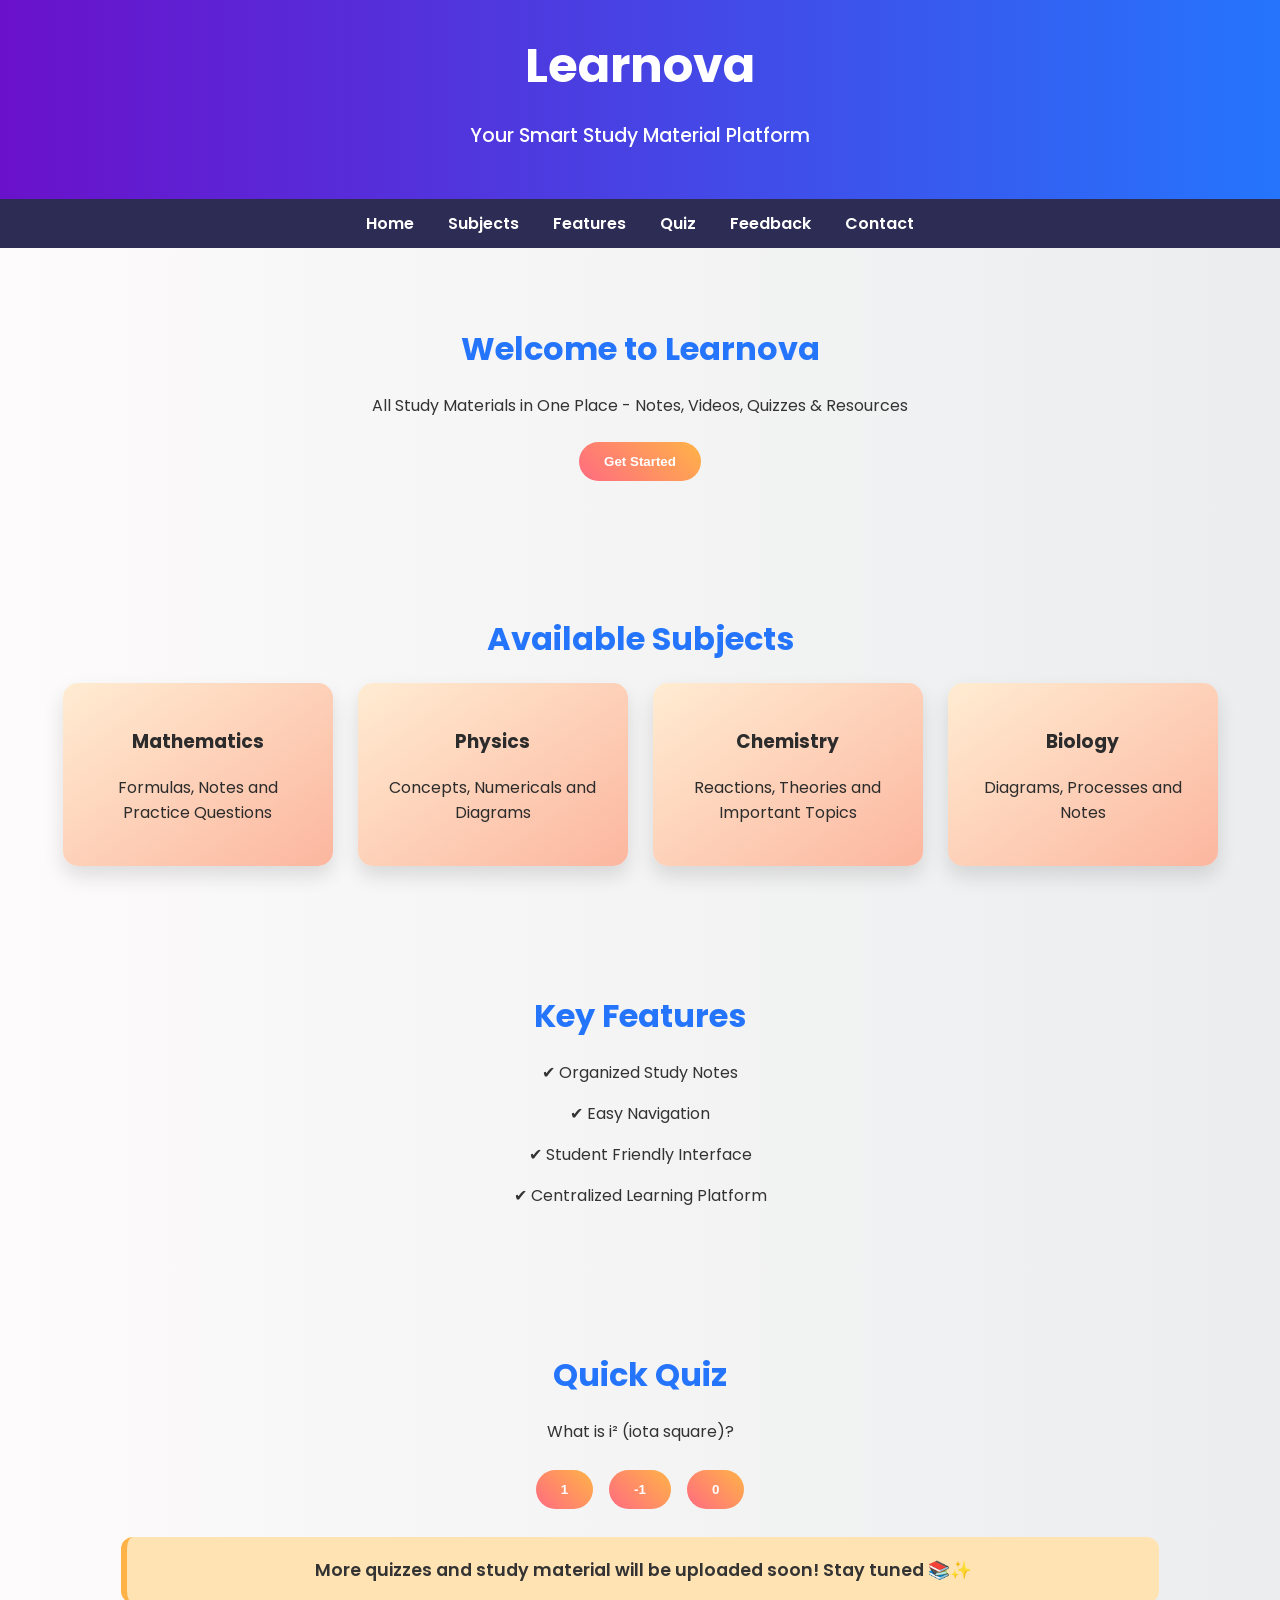
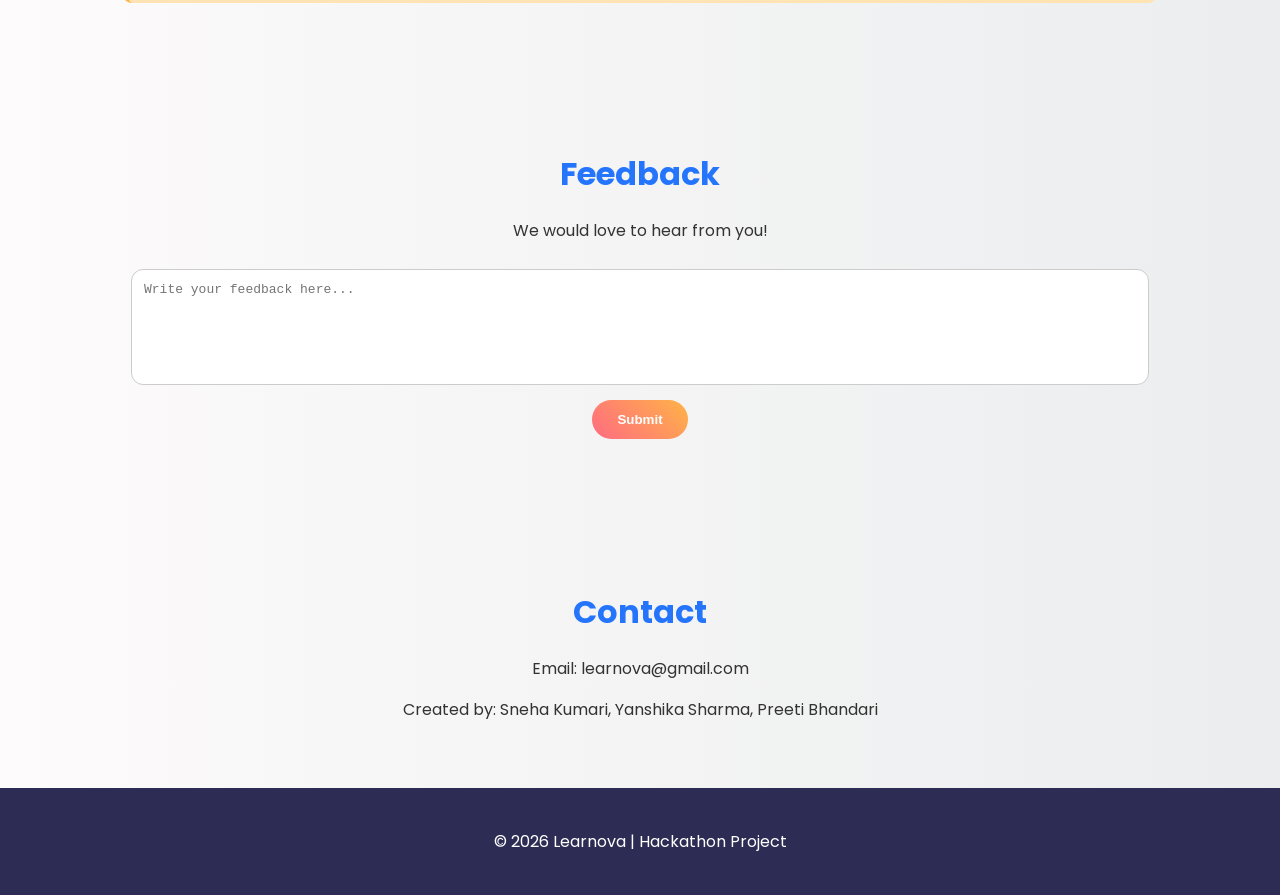
==== index.html @ b80bd9e5 "Rename html code to index.html" ====
<!DOCTYPE html>
<html lang="en">
<head>
    <meta charset="UTF-8">
    <title>Learnova - Study Material Platform</title>

    <style>
        @import url('https://fonts.googleapis.com/css2?family=Poppins:wght@400;600;700&display=swap');
        
        body {
            font-family: 'Poppins', sans-serif;
            margin: 0;
            background: linear-gradient(to right, #fdfbfb, #ebedee);
            text-align: center;
            color: #333;
        }

        header {
            background: linear-gradient(90deg, #6a11cb, #2575fc);
            color: white;
            padding: 30px;
            box-shadow: 0 6px 12px rgba(0,0,0,0.15);
        }
        header h1 {
            margin: 0;
            font-size: 3em;
        }
        header p {
            font-size: 1.2em;
            font-weight: 500;
        }

        nav {
            background: #2c2c54;
            padding: 12px;
        }
        nav a {
            color: #fff;
            margin: 15px;
            text-decoration: none;
            font-weight: 600;
            transition: all 0.3s;
        }
        nav a:hover {
            color: #ff6b81;
        }

        section {
            padding: 50px 20px;
        }

        h2 {
            font-size: 2em;
            margin-bottom: 20px;
            color: #2575fc;
        }

        .card-container {
            display: flex;
            justify-content: center;
            gap: 25px;
            flex-wrap: wrap;
        }

        .card {
            background: linear-gradient(145deg, #ffecd2, #fcb69f);
            padding: 25px;
            width: 220px;
            border-radius: 15px;
            box-shadow: 0 10px 20px rgba(0,0,0,0.12);
            transition: transform 0.3s, box-shadow 0.3s;
            color: #2c2c2c;
        }
        .card:hover {
            transform: translateY(-7px);
            box-shadow: 0 15px 25px rgba(0,0,0,0.2);
        }

        button {
            padding: 12px 25px;
            background: linear-gradient(45deg, #ff6b81, #ffb347);
            color: white;
            border: none;
            border-radius: 50px;
            cursor: pointer;
            margin: 8px;
            font-weight: 600;
            transition: all 0.3s;
        }
        button:hover {
            transform: scale(1.05);
            background: linear-gradient(45deg, #ff9472, #ff6b81);
        }

        #quiz button {
            margin-top: 10px;
        }

        .coming-soon {
            background: #ffe3b3;
            border-left: 6px solid #ffb347;
            padding: 20px;
            margin: 20px auto;
            width: 80%;
            border-radius: 12px;
            font-size: 1.1em;
            font-weight: 600;
        }

        textarea {
            width: 80%;
            height: 90px;
            border-radius: 12px;
            border: 1px solid #ccc;
            padding: 12px;
            margin-top: 10px;
            resize: none;
            font-size: 1em;
        }

        .feedback-display {
            margin-top: 15px;
            text-align: left;
            width: 80%;
            margin-left: auto;
            margin-right: auto;
        }
        .feedback-display p {
            background: #d4f1f4;
            padding: 12px;
            border-radius: 12px;
            margin-bottom: 10px;
            color: #0b3d91;
            font-weight: 500;
        }

        footer {
            background: #2c2c54;
            color: white;
            padding: 25px;
        }
    </style>
</head>

<body>

<header>
    <h1>Learnova</h1>
    <p>Your Smart Study Material Platform</p>
</header>

<nav>
    <a href="#home">Home</a>
    <a href="#subjects">Subjects</a>
    <a href="#features">Features</a>
    <a href="#quiz">Quiz</a>
    <a href="#feedback">Feedback</a>
    <a href="#contact">Contact</a>
</nav>

<section id="home">
    <h2>Welcome to Learnova</h2>
    <p>All Study Materials in One Place - Notes, Videos, Quizzes & Resources</p>
    <button id="start-btn">Get Started</button>
</section>

<section id="subjects">
    <h2>Available Subjects</h2>
    <div class="card-container">
        <div class="card">
            <h3>Mathematics</h3>
            <p>Formulas, Notes and Practice Questions</p>
        </div>
        <div class="card">
            <h3>Physics</h3>
            <p>Concepts, Numericals and Diagrams</p>
        </div>
        <div class="card">
            <h3>Chemistry</h3>
            <p>Reactions, Theories and Important Topics</p>
        </div>
        <div class="card">
            <h3>Biology</h3>
            <p>Diagrams, Processes and Notes</p>
        </div>
    </div>
</section>

<section id="features">
    <h2>Key Features</h2>
    <p>✔ Organized Study Notes</p>
    <p>✔ Easy Navigation</p>
    <p>✔ Student Friendly Interface</p>
    <p>✔ Centralized Learning Platform</p>
</section>

<section id="quiz">
    <h2>Quick Quiz</h2>
    <p id="quiz-question"></p>
    <div id="quiz-options"></div>
    <p id="result"></p>
    <div class="coming-soon">
        More quizzes and study material will be uploaded soon! Stay tuned 📚✨
    </div>
</section>

<section id="feedback">
    <h2>Feedback</h2>
    <p>We would love to hear from you!</p>
    <textarea id="feedback-box" placeholder="Write your feedback here..."></textarea><br>
    <button id="feedback-btn">Submit</button>
    <div class="feedback-display" id="feedback-display"></div>
</section>

<section id="contact">
    <h2>Contact</h2>
    <p>Email: learnova@gmail.com</p>
    <p>Created by: Sneha Kumari, Yanshika Sharma, Preeti Bhandari</p> 
</section>

<footer>
    <p>© 2026 Learnova | Hackathon Project</p>
</footer>

<script>
// Welcome button
document.getElementById("start-btn").addEventListener("click", () => {
    alert("Welcome to Learnova! Start Learning Smart 📚");
});

// Quiz data
const quizQuestions = [
    { question: "What is i² (iota square)?", options: ["1", "-1", "0"], answer: "-1" },
    { question: "What is the derivative of x²?", options: ["x", "2x", "x²"], answer: "2x" },
    { question: "What is H₂O commonly known as?", options: ["Water", "Oxygen", "Hydrogen"], answer: "Water" }
];

let currentQuiz = 0;

// Load quiz
function loadQuiz() {
    const q = quizQuestions[currentQuiz];
    const questionEl = document.getElementById("quiz-question");
    const optionsEl = document.getElementById("quiz-options");

    questionEl.textContent = q.question;
    optionsEl.innerHTML = "";

    q.options.forEach(option => {
        const btn = document.createElement("button");
        btn.textContent = option;

        btn.addEventListener("click", () => checkAnswer(option));

        optionsEl.appendChild(btn);
    });

    document.getElementById("result").textContent = "";
}

// Check answer
function checkAnswer(selected) {
    const correct = quizQuestions[currentQuiz].answer;
    const resultEl = document.getElementById("result");

    if (selected === correct) {
        resultEl.textContent = "Correct! ✅";
        resultEl.style.color = "#27ae60";
    } else {
        resultEl.textContent = "Wrong Answer ❌ Try Again!";
        resultEl.style.color = "#e74c3c";
    }
}

// Feedback button
document.getElementById("feedback-btn").addEventListener("click", () => {
    const box = document.getElementById("feedback-box");
    const display = document.getElementById("feedback-display");

    if (box.value.trim()) {
        const p = document.createElement("p");
        p.textContent = box.value;
        display.appendChild(p);
        box.value = "";
        alert("Thank you for your feedback!");
    } else {
        alert("Please write something before submitting.");
    }
});

// Initialize quiz
loadQuiz();
</script>

</body>
</html>
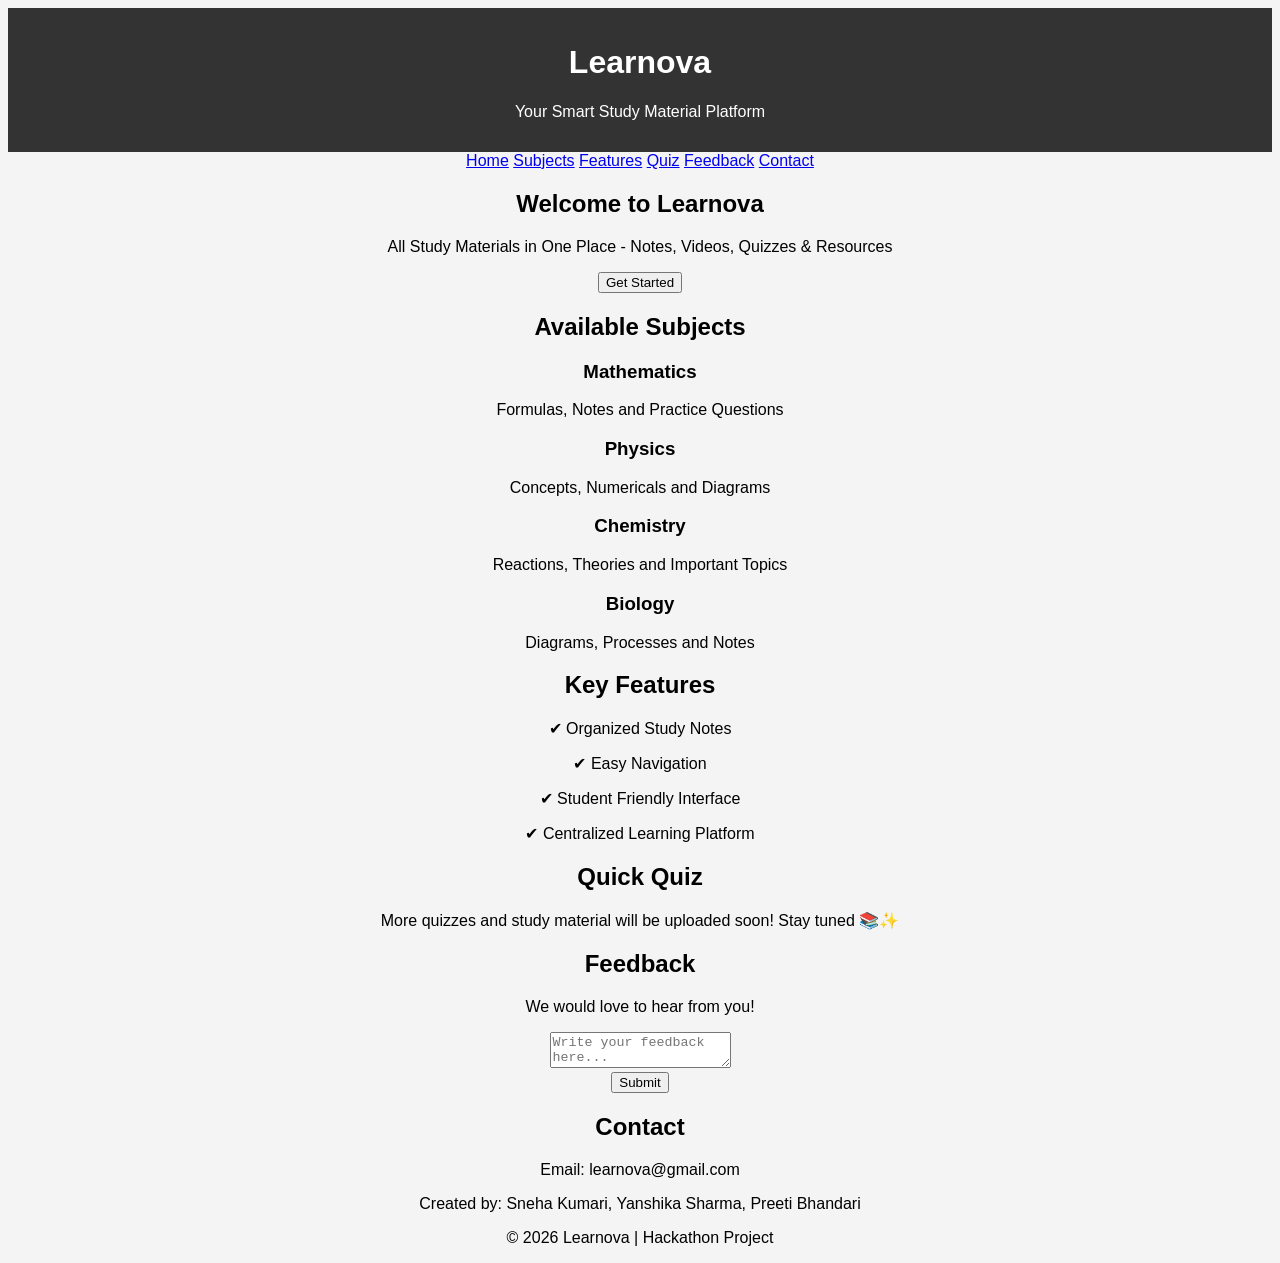
==== commit e7822516: "Replace inline styles with external stylesheet" ====
--- a/index.html
+++ b/index.html
@@ -3,143 +3,7 @@
 <head>
     <meta charset="UTF-8">
     <title>Learnova - Study Material Platform</title>
-
-    <style>
-        @import url('https://fonts.googleapis.com/css2?family=Poppins:wght@400;600;700&display=swap');
-        
-        body {
-            font-family: 'Poppins', sans-serif;
-            margin: 0;
-            background: linear-gradient(to right, #fdfbfb, #ebedee);
-            text-align: center;
-            color: #333;
-        }
-
-        header {
-            background: linear-gradient(90deg, #6a11cb, #2575fc);
-            color: white;
-            padding: 30px;
-            box-shadow: 0 6px 12px rgba(0,0,0,0.15);
-        }
-        header h1 {
-            margin: 0;
-            font-size: 3em;
-        }
-        header p {
-            font-size: 1.2em;
-            font-weight: 500;
-        }
-
-        nav {
-            background: #2c2c54;
-            padding: 12px;
-        }
-        nav a {
-            color: #fff;
-            margin: 15px;
-            text-decoration: none;
-            font-weight: 600;
-            transition: all 0.3s;
-        }
-        nav a:hover {
-            color: #ff6b81;
-        }
-
-        section {
-            padding: 50px 20px;
-        }
-
-        h2 {
-            font-size: 2em;
-            margin-bottom: 20px;
-            color: #2575fc;
-        }
-
-        .card-container {
-            display: flex;
-            justify-content: center;
-            gap: 25px;
-            flex-wrap: wrap;
-        }
-
-        .card {
-            background: linear-gradient(145deg, #ffecd2, #fcb69f);
-            padding: 25px;
-            width: 220px;
-            border-radius: 15px;
-            box-shadow: 0 10px 20px rgba(0,0,0,0.12);
-            transition: transform 0.3s, box-shadow 0.3s;
-            color: #2c2c2c;
-        }
-        .card:hover {
-            transform: translateY(-7px);
-            box-shadow: 0 15px 25px rgba(0,0,0,0.2);
-        }
-
-        button {
-            padding: 12px 25px;
-            background: linear-gradient(45deg, #ff6b81, #ffb347);
-            color: white;
-            border: none;
-            border-radius: 50px;
-            cursor: pointer;
-            margin: 8px;
-            font-weight: 600;
-            transition: all 0.3s;
-        }
-        button:hover {
-            transform: scale(1.05);
-            background: linear-gradient(45deg, #ff9472, #ff6b81);
-        }
-
-        #quiz button {
-            margin-top: 10px;
-        }
-
-        .coming-soon {
-            background: #ffe3b3;
-            border-left: 6px solid #ffb347;
-            padding: 20px;
-            margin: 20px auto;
-            width: 80%;
-            border-radius: 12px;
-            font-size: 1.1em;
-            font-weight: 600;
-        }
-
-        textarea {
-            width: 80%;
-            height: 90px;
-            border-radius: 12px;
-            border: 1px solid #ccc;
-            padding: 12px;
-            margin-top: 10px;
-            resize: none;
-            font-size: 1em;
-        }
-
-        .feedback-display {
-            margin-top: 15px;
-            text-align: left;
-            width: 80%;
-            margin-left: auto;
-            margin-right: auto;
-        }
-        .feedback-display p {
-            background: #d4f1f4;
-            padding: 12px;
-            border-radius: 12px;
-            margin-bottom: 10px;
-            color: #0b3d91;
-            font-weight: 500;
-        }
-
-        footer {
-            background: #2c2c54;
-            color: white;
-            padding: 25px;
-        }
-    </style>
+    <link rel="stylesheet" href="style.css">
 </head>
 
 <body>
@@ -222,82 +86,21 @@
     <p>© 2026 Learnova | Hackathon Project</p>
 </footer>
 
-<script>
-// Welcome button
-document.getElementById("start-btn").addEventListener("click", () => {
-    alert("Welcome to Learnova! Start Learning Smart 📚");
-});
-
-// Quiz data
-const quizQuestions = [
-    { question: "What is i² (iota square)?", options: ["1", "-1", "0"], answer: "-1" },
-    { question: "What is the derivative of x²?", options: ["x", "2x", "x²"], answer: "2x" },
-    { question: "What is H₂O commonly known as?", options: ["Water", "Oxygen", "Hydrogen"], answer: "Water" }
-];
-
-let currentQuiz = 0;
-
-// Load quiz
-function loadQuiz() {
-    const q = quizQuestions[currentQuiz];
-    const questionEl = document.getElementById("quiz-question");
-    const optionsEl = document.getElementById("quiz-options");
-
-    questionEl.textContent = q.question;
-    optionsEl.innerHTML = "";
-
-    q.options.forEach(option => {
-        const btn = document.createElement("button");
-        btn.textContent = option;
-
-        btn.addEventListener("click", () => checkAnswer(option));
-
-        optionsEl.appendChild(btn);
-    });
-
-    document.getElementById("result").textContent = "";
-}
-
-// Check answer
-function checkAnswer(selected) {
-    const correct = quizQuestions[currentQuiz].answer;
-    const resultEl = document.getElementById("result");
-
-    if (selected === correct) {
-        resultEl.textContent = "Correct! ✅";
-        resultEl.style.color = "#27ae60";
-    } else {
-        resultEl.textContent = "Wrong Answer ❌ Try Again!";
-        resultEl.style.color = "#e74c3c";
-    }
-}
-
-// Feedback button
-document.getElementById("feedback-btn").addEventListener("click", () => {
-    const box = document.getElementById("feedback-box");
-    const display = document.getElementById("feedback-display");
-
-    if (box.value.trim()) {
-        const p = document.createElement("p");
-        p.textContent = box.value;
-        display.appendChild(p);
-        box.value = "";
-        alert("Thank you for your feedback!");
-    } else {
-        alert("Please write something before submitting.");
-    }
-});
-
-// Initialize quiz
-loadQuiz();
-</script>
-
+<script src="script.js"></script>
 </body>
 </html>
+       
+       
             
-       
+           
+
         
-        
+   
+            
+    
+
+    
+   
         
 
    
--- a/style.css
+++ b/style.css
@@ -0,0 +1,21 @@
+body {
+    font-family: Arial, sans-serif;
+    text-align: center;
+    background-color: #f4f4f4;
+}
+
+header {
+    background: #333;
+    color: white;
+    padding: 15px;
+}
+
+nav button {
+    margin: 10px;
+    padding: 10px 15px;
+    cursor: pointer;
+}
+
+.page {
+    margin-top: 20px;
+}
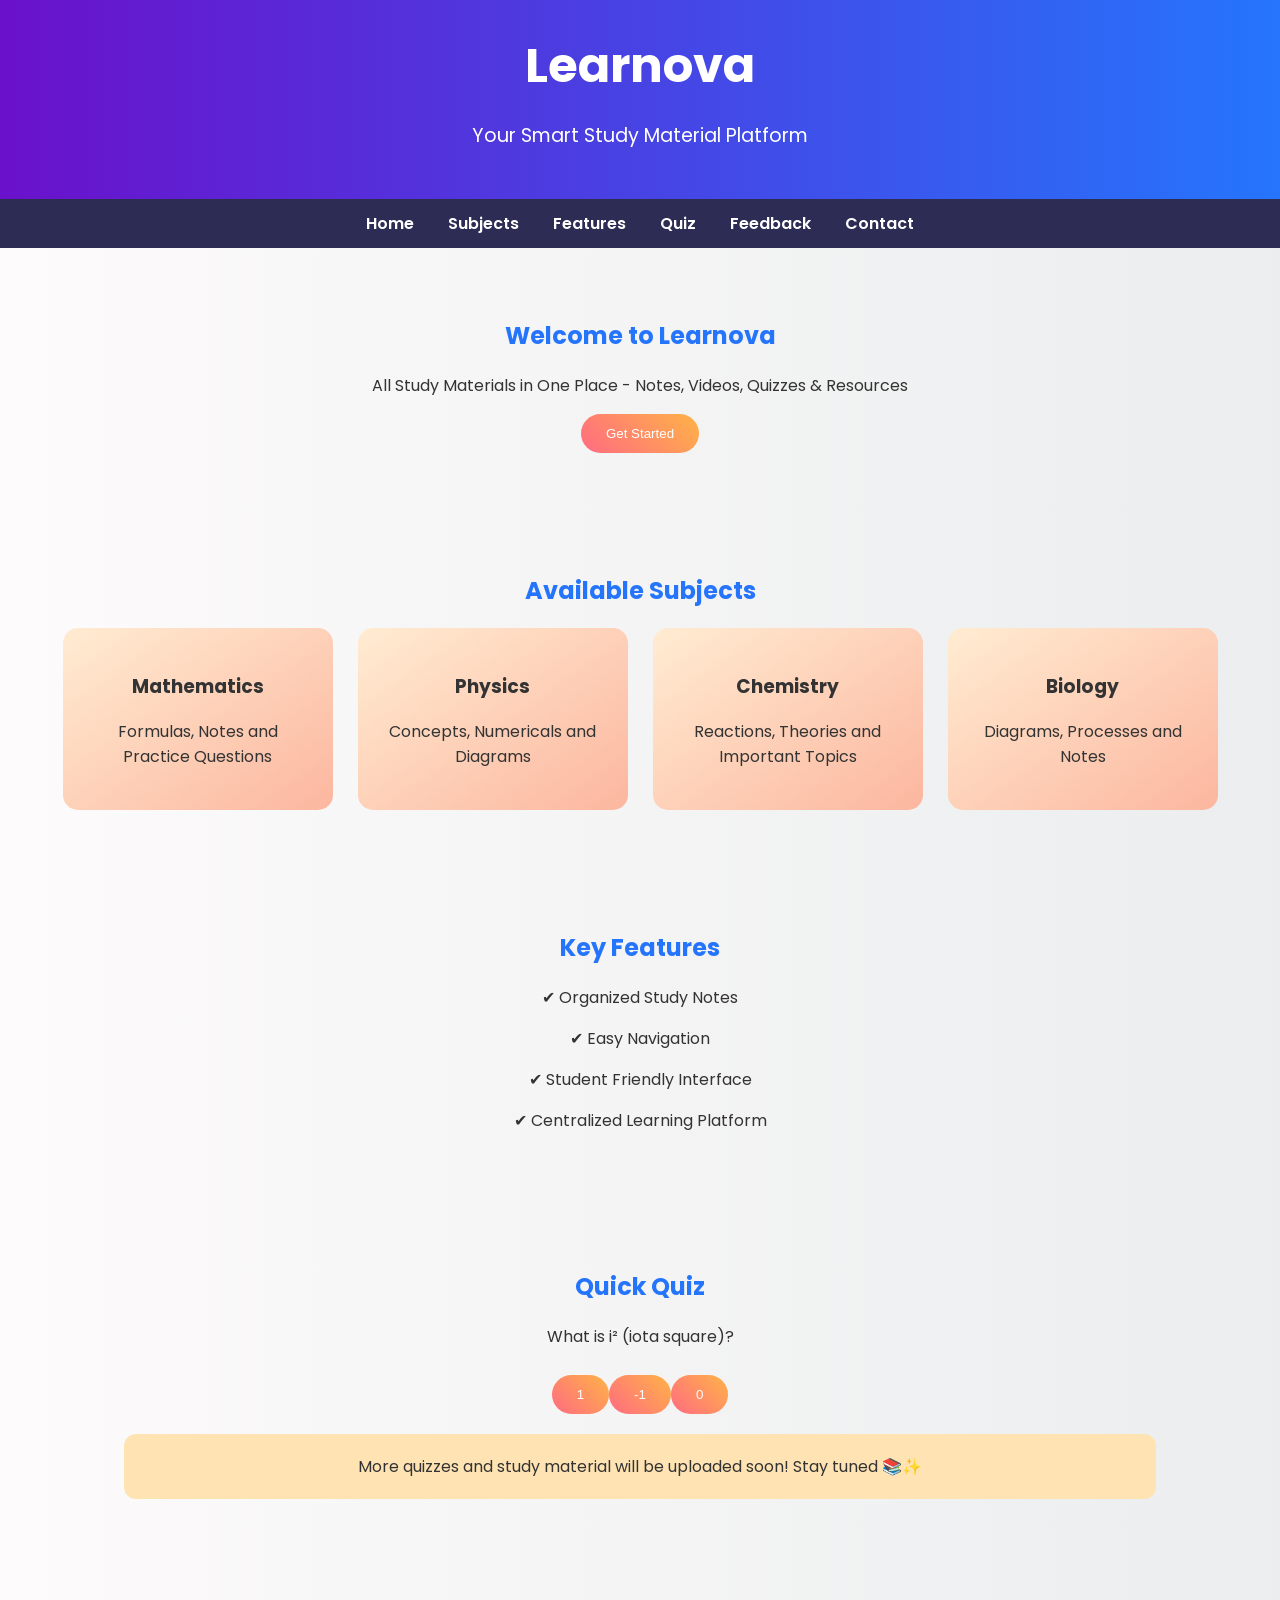
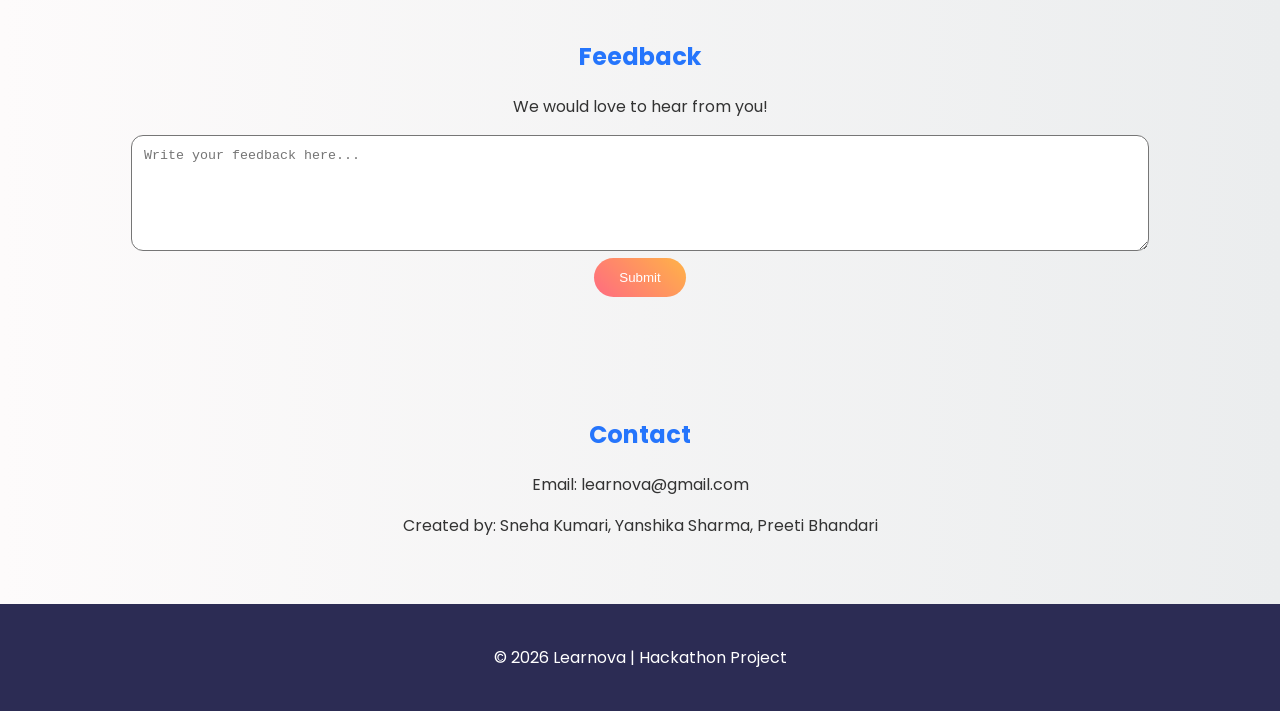
==== commit 18f112ae: "Fix indentation in index.html" ====
--- a/index.html
+++ b/index.html
@@ -1,7 +1,7 @@
 <!DOCTYPE html>
 <html lang="en">
 <head>
-    <meta charset="UTF-8">
+ <meta charset="UTF-8">
     <title>Learnova - Study Material Platform</title>
     <link rel="stylesheet" href="style.css">
 </head>
--- a/style.css
+++ b/style.css
@@ -1,21 +1,114 @@
+@import url('https://fonts.googleapis.com/css2?family=Poppins:wght@400;600;700&display=swap');
+
 body {
-    font-family: Arial, sans-serif;
+    font-family: 'Poppins', sans-serif;
+    margin: 0;
+    background: linear-gradient(to right, #fdfbfb, #ebedee);
     text-align: center;
-    background-color: #f4f4f4;
+    color: #333;
 }
 
 header {
-    background: #333;
+    background: linear-gradient(90deg, #6a11cb, #2575fc);
     color: white;
-    padding: 15px;
+    padding: 30px;
+    box-shadow: 0 6px 12px rgba(0,0,0,0.15);
 }
 
-nav button {
-    margin: 10px;
-    padding: 10px 15px;
+header h1 {
+    margin: 0;
+    font-size: 3em;
+}
+
+header p {
+    font-size: 1.2em;
+}
+
+nav {
+    background: #2c2c54;
+    padding: 12px;
+}
+
+nav a {
+    color: #fff;
+    margin: 15px;
+    text-decoration: none;
+    font-weight: 600;
+}
+
+nav a:hover {
+    color: #ff6b81;
+}
+
+section {
+    padding: 50px 20px;
+}
+
+h2 {
+    color: #2575fc;
+}
+
+.card-container {
+    display: flex;
+    justify-content: center;
+    gap: 25px;
+    flex-wrap: wrap;
+}
+
+.card {
+    background: linear-gradient(145deg, #ffecd2, #fcb69f);
+    padding: 25px;
+    width: 220px;
+    border-radius: 15px;
+    transition: 0.3s;
+}
+
+.card:hover {
+    transform: translateY(-7px);
+}
+
+button {
+    padding: 12px 25px;
+    background: linear-gradient(45deg, #ff6b81, #ffb347);
+    color: white;
+    border: none;
+    border-radius: 50px;
     cursor: pointer;
 }
 
-.page {
-    margin-top: 20px;
+#quiz button {
+    margin-top: 10px;
 }
+
+.coming-soon {
+    background: #ffe3b3;
+    padding: 20px;
+    margin: 20px auto;
+    width: 80%;
+    border-radius: 12px;
+}
+
+textarea {
+    width: 80%;
+    height: 90px;
+    border-radius: 12px;
+    padding: 12px;
+}
+
+.feedback-display {
+    width: 80%;
+    margin: auto;
+}
+
+.feedback-display p {
+    background: #d4f1f4;
+    padding: 10px;
+    border-radius: 10px;
+    margin-top: 10px;
+}
+
+footer {
+    background: #2c2c54;
+    color: white;
+    padding: 25px;
+}
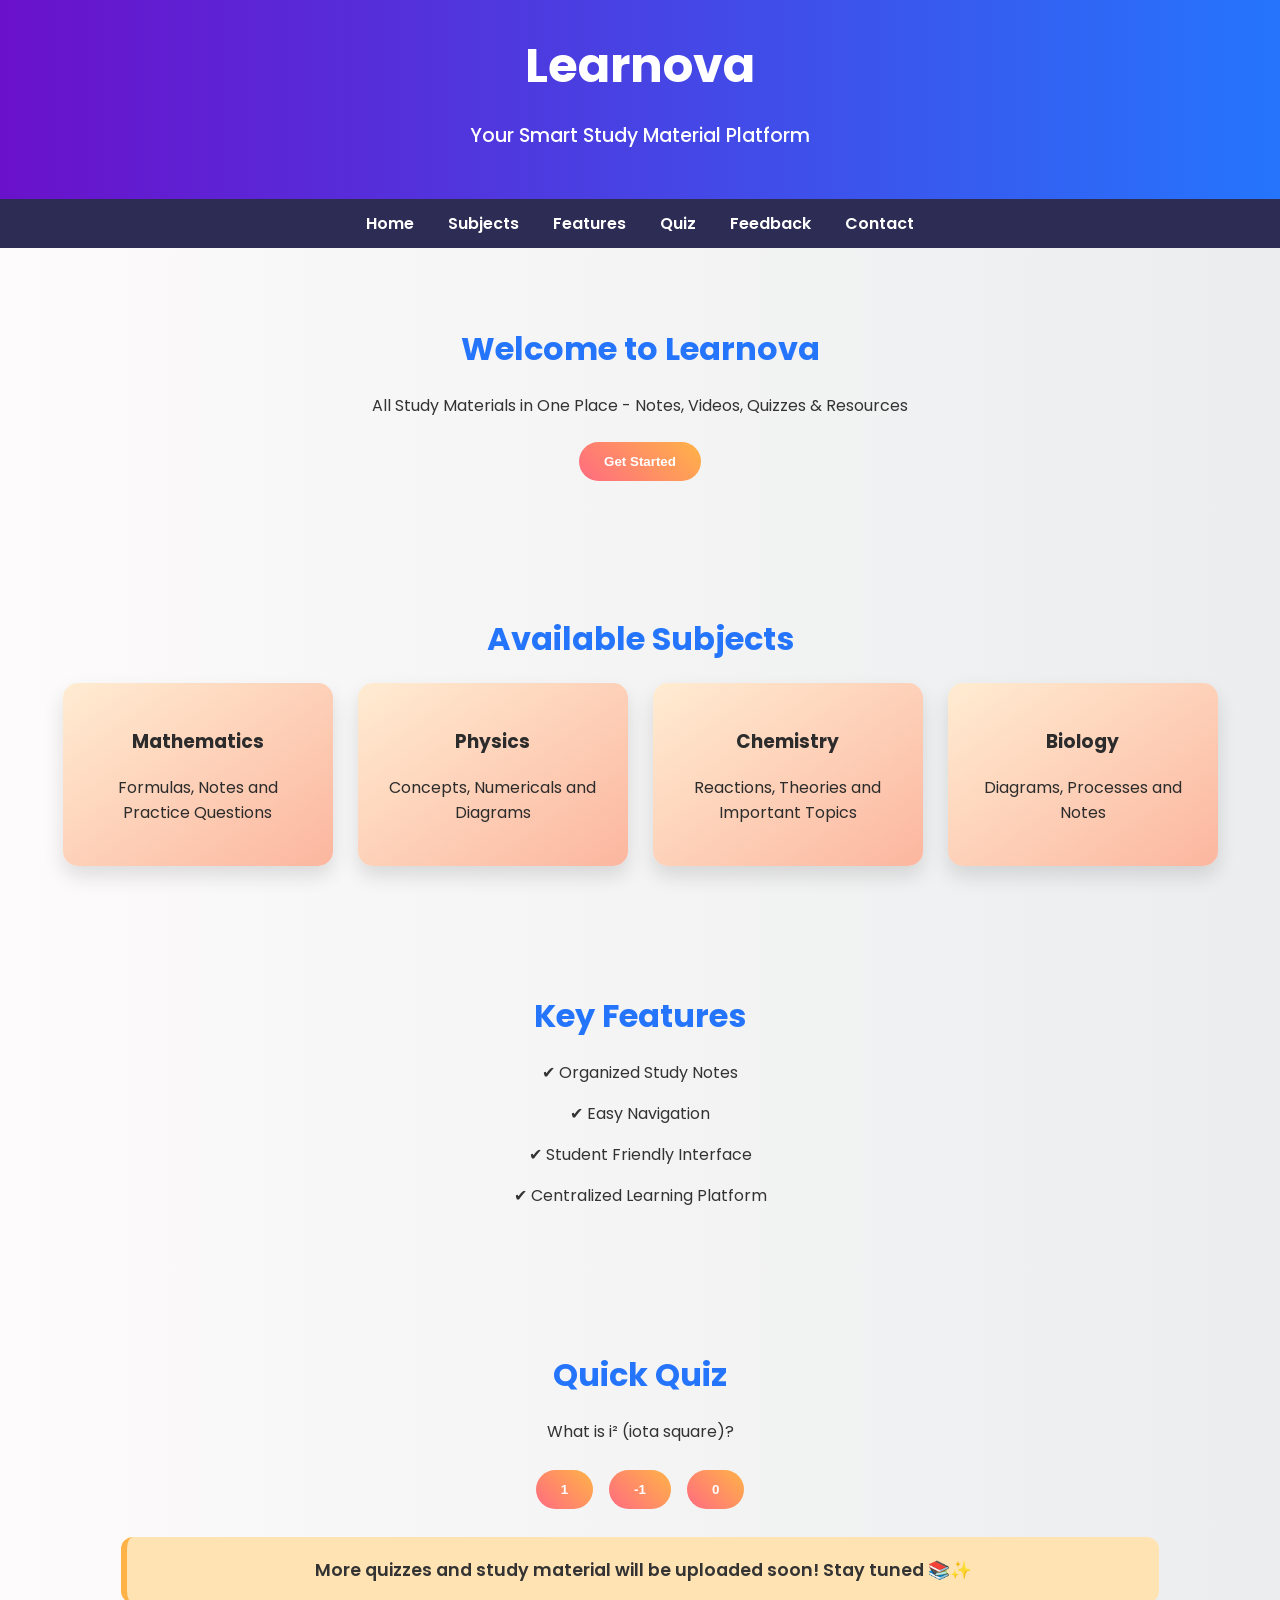
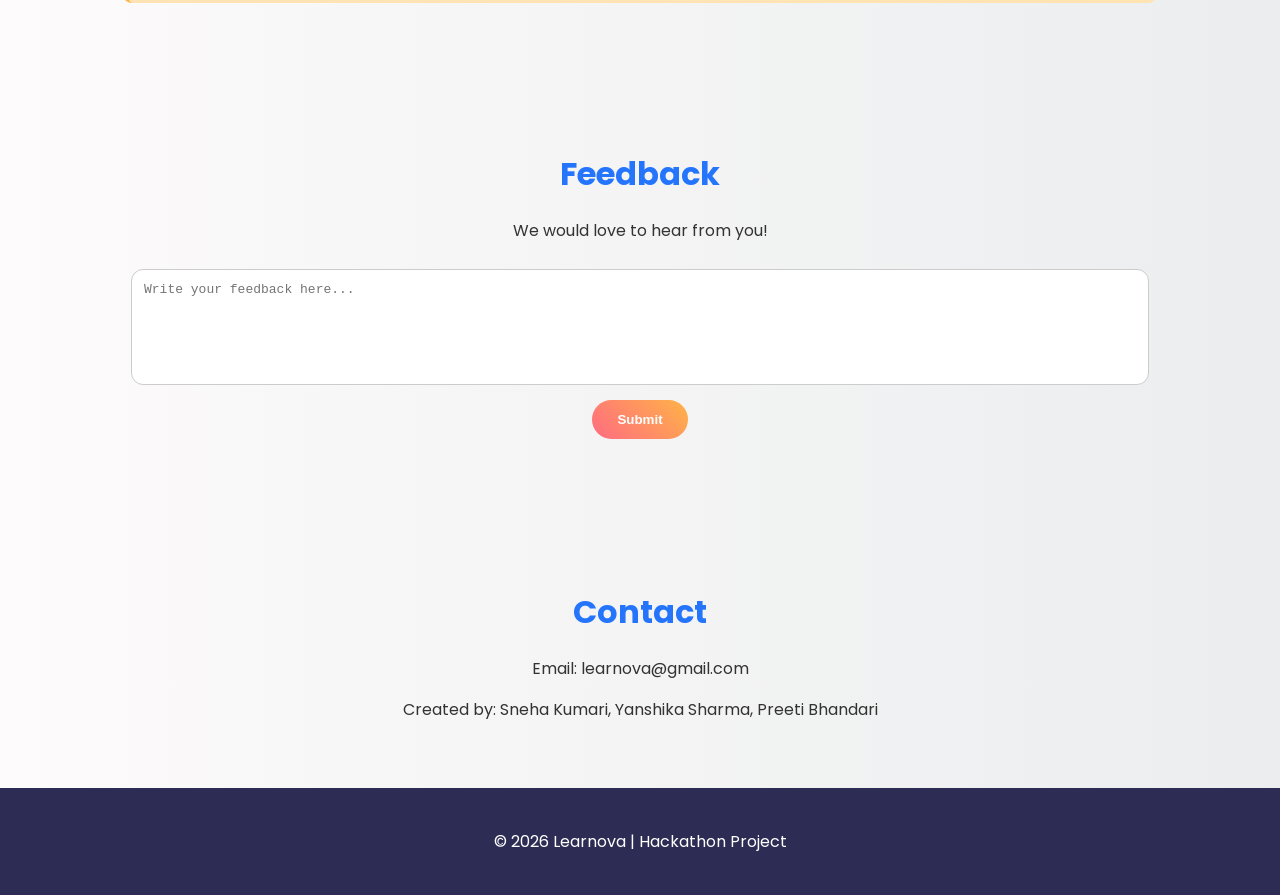
==== commit 599c073b: "Update index.html" ====
--- a/index.html
+++ b/index.html
@@ -1,9 +1,145 @@
 <!DOCTYPE html>
 <html lang="en">
 <head>
- <meta charset="UTF-8">
+    <meta charset="UTF-8">
     <title>Learnova - Study Material Platform</title>
-    <link rel="stylesheet" href="style.css">
+
+    <style>
+        @import url('https://fonts.googleapis.com/css2?family=Poppins:wght@400;600;700&display=swap');
+        
+        body {
+            font-family: 'Poppins', sans-serif;
+            margin: 0;
+            background: linear-gradient(to right, #fdfbfb, #ebedee);
+            text-align: center;
+            color: #333;
+        }
+
+        header {
+            background: linear-gradient(90deg, #6a11cb, #2575fc);
+            color: white;
+            padding: 30px;
+            box-shadow: 0 6px 12px rgba(0,0,0,0.15);
+        }
+        header h1 {
+            margin: 0;
+            font-size: 3em;
+        }
+        header p {
+            font-size: 1.2em;
+            font-weight: 500;
+        }
+
+        nav {
+            background: #2c2c54;
+            padding: 12px;
+        }
+        nav a {
+            color: #fff;
+            margin: 15px;
+            text-decoration: none;
+            font-weight: 600;
+            transition: all 0.3s;
+        }
+        nav a:hover {
+            color: #ff6b81;
+        }
+
+        section {
+            padding: 50px 20px;
+        }
+
+        h2 {
+            font-size: 2em;
+            margin-bottom: 20px;
+            color: #2575fc;
+        }
+
+        .card-container {
+            display: flex;
+            justify-content: center;
+            gap: 25px;
+            flex-wrap: wrap;
+        }
+
+        .card {
+            background: linear-gradient(145deg, #ffecd2, #fcb69f);
+            padding: 25px;
+            width: 220px;
+            border-radius: 15px;
+            box-shadow: 0 10px 20px rgba(0,0,0,0.12);
+            transition: transform 0.3s, box-shadow 0.3s;
+            color: #2c2c2c;
+        }
+        .card:hover {
+            transform: translateY(-7px);
+            box-shadow: 0 15px 25px rgba(0,0,0,0.2);
+        }
+
+        button {
+            padding: 12px 25px;
+            background: linear-gradient(45deg, #ff6b81, #ffb347);
+            color: white;
+            border: none;
+            border-radius: 50px;
+            cursor: pointer;
+            margin: 8px;
+            font-weight: 600;
+            transition: all 0.3s;
+        }
+        button:hover {
+            transform: scale(1.05);
+            background: linear-gradient(45deg, #ff9472, #ff6b81);
+        }
+
+        #quiz button {
+            margin-top: 10px;
+        }
+
+        .coming-soon {
+            background: #ffe3b3;
+            border-left: 6px solid #ffb347;
+            padding: 20px;
+            margin: 20px auto;
+            width: 80%;
+            border-radius: 12px;
+            font-size: 1.1em;
+            font-weight: 600;
+        }
+
+        textarea {
+            width: 80%;
+            height: 90px;
+            border-radius: 12px;
+            border: 1px solid #ccc;
+            padding: 12px;
+            margin-top: 10px;
+            resize: none;
+            font-size: 1em;
+        }
+
+        .feedback-display {
+            margin-top: 15px;
+            text-align: left;
+            width: 80%;
+            margin-left: auto;
+            margin-right: auto;
+        }
+        .feedback-display p {
+            background: #d4f1f4;
+            padding: 12px;
+            border-radius: 12px;
+            margin-bottom: 10px;
+            color: #0b3d91;
+            font-weight: 500;
+        }
+
+        footer {
+            background: #2c2c54;
+            color: white;
+            padding: 25px;
+        }
+    </style>
 </head>
 
 <body>
@@ -86,17 +222,81 @@
     <p>© 2026 Learnova | Hackathon Project</p>
 </footer>
 
-<script src="script.js"></script>
+<script>
+// Welcome button
+document.getElementById("start-btn").addEventListener("click", () => {
+    alert("Welcome to Learnova! Start Learning Smart 📚");
+});
+
+// Quiz data
+const quizQuestions = [
+    { question: "What is i² (iota square)?", options: ["1", "-1", "0"], answer: "-1" },
+    { question: "What is the derivative of x²?", options: ["x", "2x", "x²"], answer: "2x" },
+    { question: "What is H₂O commonly known as?", options: ["Water", "Oxygen", "Hydrogen"], answer: "Water" }
+];
+
+let currentQuiz = 0;
+
+// Load quiz
+function loadQuiz() {
+    const q = quizQuestions[currentQuiz];
+    const questionEl = document.getElementById("quiz-question");
+    const optionsEl = document.getElementById("quiz-options");
+
+    questionEl.textContent = q.question;
+    optionsEl.innerHTML = "";
+
+    q.options.forEach(option => {
+        const btn = document.createElement("button");
+        btn.textContent = option;
+
+        btn.addEventListener("click", () => checkAnswer(option));
+
+        optionsEl.appendChild(btn);
+    });
+
+    document.getElementById("result").textContent = "";
+}
+
+// Check answer
+function checkAnswer(selected) {
+    const correct = quizQuestions[currentQuiz].answer;
+    const resultEl = document.getElementById("result");
+
+    if (selected === correct) {
+        resultEl.textContent = "Correct! ✅";
+        resultEl.style.color = "#27ae60";
+    } else {
+        resultEl.textContent = "Wrong Answer ❌ Try Again!";
+        resultEl.style.color = "#e74c3c";
+    }
+}
+
+// Feedback button
+document.getElementById("feedback-btn").addEventListener("click", () => {
+    const box = document.getElementById("feedback-box");
+    const display = document.getElementById("feedback-display");
+
+    if (box.value.trim()) {
+        const p = document.createElement("p");
+        p.textContent = box.value;
+        display.appendChild(p);
+        box.value = "";
+        alert("Thank you for your feedback!");
+    } else {
+        alert("Please write something before submitting.");
+    }
+});
+
+// Initialize quiz
+loadQuiz();
+</script>
+
 </body>
 </html>
-       
-       
-            
-           
-
-        
-   
-            
+
+
+          
     
 
     
